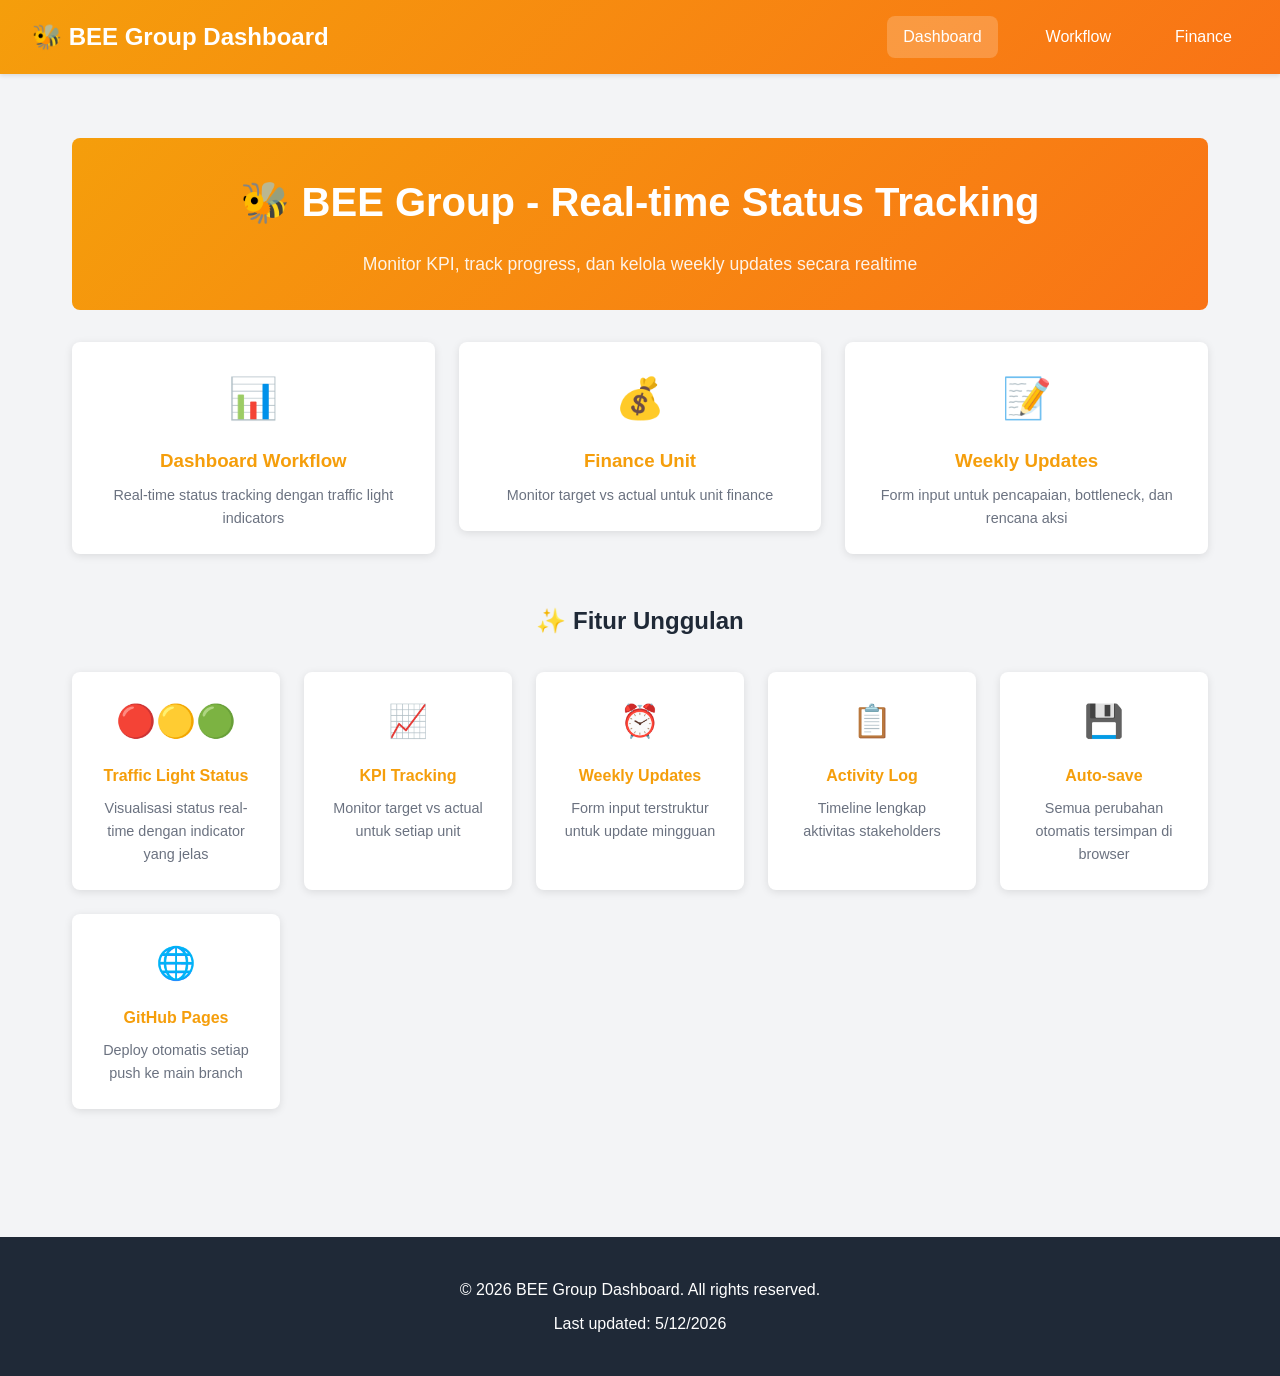
==== index.html @ a256f578 "Initial commit: BEE Group Dashboard with full features" ====
<!DOCTYPE html>
<html lang="id">
<head>
    <meta charset="UTF-8">
    <meta name="viewport" content="width=device-width, initial-scale=1.0">
    <title>BEE Group Dashboard</title>
    <link rel="stylesheet" href="styles.css">
</head>
<body>
    <div class="navbar">
        <div class="navbar-brand">🐝 BEE Group Dashboard</div>
        <div class="navbar-menu">
            <a href="index.html" class="nav-link active">Dashboard</a>
            <a href="bee-group-workflow.html" class="nav-link">Workflow</a>
            <a href="bee-group-finance-page.html" class="nav-link">Finance</a>
        </div>
    </div>

    <div class="container">
        <div class="hero-section">
            <h1>🐝 BEE Group - Real-time Status Tracking</h1>
            <p>Monitor KPI, track progress, dan kelola weekly updates secara realtime</p>
        </div>

        <div class="quick-links">
            <a href="bee-group-workflow.html" class="card-link">
                <div class="card">
                    <div class="card-icon">📊</div>
                    <h3>Dashboard Workflow</h3>
                    <p>Real-time status tracking dengan traffic light indicators</p>
                </div>
            </a>
            <a href="bee-group-finance-page.html" class="card-link">
                <div class="card">
                    <div class="card-icon">💰</div>
                    <h3>Finance Unit</h3>
                    <p>Monitor target vs actual untuk unit finance</p>
                </div>
            </a>
            <div class="card">
                <div class="card-icon">📝</div>
                <h3>Weekly Updates</h3>
                <p>Form input untuk pencapaian, bottleneck, dan rencana aksi</p>
            </div>
        </div>

        <div class="features-section">
            <h2>✨ Fitur Unggulan</h2>
            <div class="features-grid">
                <div class="feature-item">
                    <div class="feature-icon">🔴🟡🟢</div>
                    <h4>Traffic Light Status</h4>
                    <p>Visualisasi status real-time dengan indicator yang jelas</p>
                </div>
                <div class="feature-item">
                    <div class="feature-icon">📈</div>
                    <h4>KPI Tracking</h4>
                    <p>Monitor target vs actual untuk setiap unit</p>
                </div>
                <div class="feature-item">
                    <div class="feature-icon">⏰</div>
                    <h4>Weekly Updates</h4>
                    <p>Form input terstruktur untuk update mingguan</p>
                </div>
                <div class="feature-item">
                    <div class="feature-icon">📋</div>
                    <h4>Activity Log</h4>
                    <p>Timeline lengkap aktivitas stakeholders</p>
                </div>
                <div class="feature-item">
                    <div class="feature-icon">💾</div>
                    <h4>Auto-save</h4>
                    <p>Semua perubahan otomatis tersimpan di browser</p>
                </div>
                <div class="feature-item">
                    <div class="feature-icon">🌐</div>
                    <h4>GitHub Pages</h4>
                    <p>Deploy otomatis setiap push ke main branch</p>
                </div>
            </div>
        </div>
    </div>

    <footer class="footer">
        <p>&copy; 2026 BEE Group Dashboard. All rights reserved.</p>
        <p>Last updated: <span id="lastUpdate"></span></p>
    </footer>

    <script>
        document.getElementById('lastUpdate').textContent = new Date().toLocaleDateString('id-ID');
    </script>
</body>
</html>
---- styles.css ----
:root {
    --primary-color: #f59e0b;
    --secondary-color: #3b82f6;
    --success-color: #10b981;
    --danger-color: #ef4444;
    --warning-color: #fbbf24;
    --dark-color: #1f2937;
    --light-color: #f3f4f6;
    --border-radius: 8px;
}

* {
    margin: 0;
    padding: 0;
    box-sizing: border-box;
}

body {
    font-family: 'Segoe UI', Tahoma, Geneva, Verdana, sans-serif;
    background-color: var(--light-color);
    color: var(--dark-color);
    line-height: 1.6;
}

/* Navbar */
.navbar {
    background: linear-gradient(135deg, #f59e0b 0%, #f97316 100%);
    color: white;
    padding: 1rem 2rem;
    display: flex;
    justify-content: space-between;
    align-items: center;
    box-shadow: 0 2px 4px rgba(0,0,0,0.1);
    position: sticky;
    top: 0;
    z-index: 100;
}

.navbar-brand {
    font-size: 1.5rem;
    font-weight: bold;
}

.navbar-menu {
    display: flex;
    gap: 2rem;
}

.nav-link {
    color: white;
    text-decoration: none;
    padding: 0.5rem 1rem;
    border-radius: var(--border-radius);
    transition: background 0.3s;
}

.nav-link:hover,
.nav-link.active {
    background: rgba(255,255,255,0.2);
}

/* Container */
.container {
    max-width: 1200px;
    margin: 0 auto;
    padding: 2rem;
}

/* Hero Section */
.hero-section {
    text-align: center;
    margin: 2rem 0;
    padding: 2rem;
    background: linear-gradient(135deg, #f59e0b 0%, #f97316 100%);
    color: white;
    border-radius: var(--border-radius);
}

.hero-section h1 {
    font-size: 2.5rem;
    margin-bottom: 1rem;
}

.hero-section p {
    font-size: 1.1rem;
    opacity: 0.9;
}

/* Quick Links */
.quick-links {
    display: grid;
    grid-template-columns: repeat(auto-fit, minmax(250px, 1fr));
    gap: 1.5rem;
    margin: 2rem 0;
}

.card-link {
    text-decoration: none;
    color: inherit;
}

.card {
    background: white;
    padding: 1.5rem;
    border-radius: var(--border-radius);
    box-shadow: 0 2px 8px rgba(0,0,0,0.1);
    transition: transform 0.3s, box-shadow 0.3s;
    text-align: center;
}

.card:hover {
    transform: translateY(-5px);
    box-shadow: 0 4px 12px rgba(0,0,0,0.15);
}

.card-icon {
    font-size: 2.5rem;
    margin-bottom: 1rem;
}

.card h3 {
    margin-bottom: 0.5rem;
    color: var(--primary-color);
}

.card p {
    color: #6b7280;
    font-size: 0.9rem;
}

/* Features Section */
.features-section {
    margin: 3rem 0;
}

.features-section h2 {
    text-align: center;
    margin-bottom: 2rem;
    color: var(--dark-color);
}

.features-grid {
    display: grid;
    grid-template-columns: repeat(auto-fit, minmax(200px, 1fr));
    gap: 1.5rem;
}

.feature-item {
    background: white;
    padding: 1.5rem;
    border-radius: var(--border-radius);
    text-align: center;
    box-shadow: 0 2px 8px rgba(0,0,0,0.1);
}

.feature-icon {
    font-size: 2rem;
    margin-bottom: 1rem;
}

.feature-item h4 {
    color: var(--primary-color);
    margin-bottom: 0.5rem;
}

.feature-item p {
    color: #6b7280;
    font-size: 0.9rem;
}

/* Buttons */
.btn {
    padding: 0.75rem 1.5rem;
    border: none;
    border-radius: var(--border-radius);
    cursor: pointer;
    font-size: 1rem;
    transition: all 0.3s;
    font-weight: 600;
}

.btn-primary {
    background: var(--primary-color);
    color: white;
}

.btn-primary:hover {
    background: #d97706;
    transform: scale(1.05);
}

.btn-secondary {
    background: var(--secondary-color);
    color: white;
}

.btn-secondary:hover {
    background: #2563eb;
}

.btn-details {
    background: var(--secondary-color);
    color: white;
    padding: 0.5rem 1rem;
    border: none;
    border-radius: var(--border-radius);
    cursor: pointer;
    margin-top: 1rem;
    width: 100%;
    transition: all 0.3s;
}

.btn-details:hover {
    background: #2563eb;
}

/* Footer */
.footer {
    background: var(--dark-color);
    color: white;
    text-align: center;
    padding: 2rem;
    margin-top: 3rem;
}

.footer p {
    margin: 0.5rem 0;
}

/* Responsive */
@media (max-width: 768px) {
    .navbar {
        flex-direction: column;
        gap: 1rem;
    }

    .navbar-menu {
        width: 100%;
        justify-content: center;
        gap: 1rem;
    }

    .hero-section h1 {
        font-size: 1.8rem;
    }

    .container {
        padding: 1rem;
    }
}
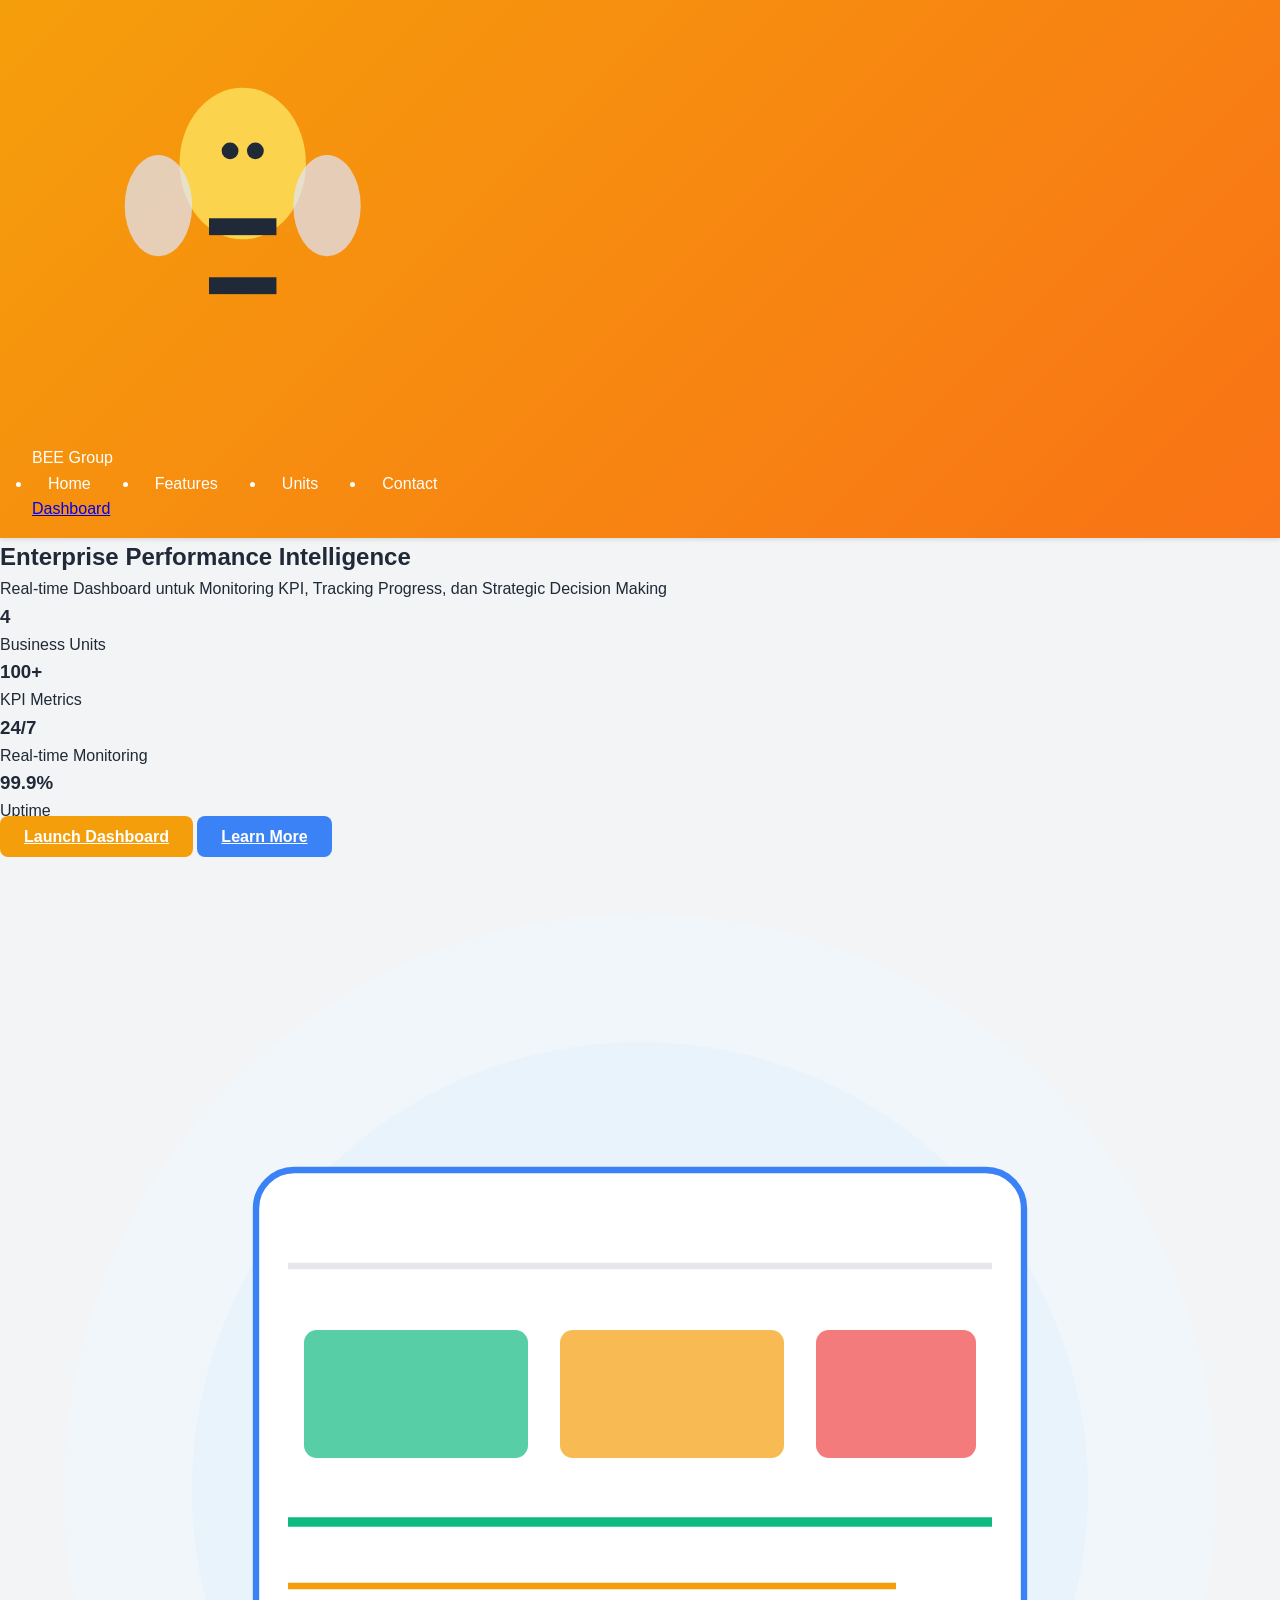
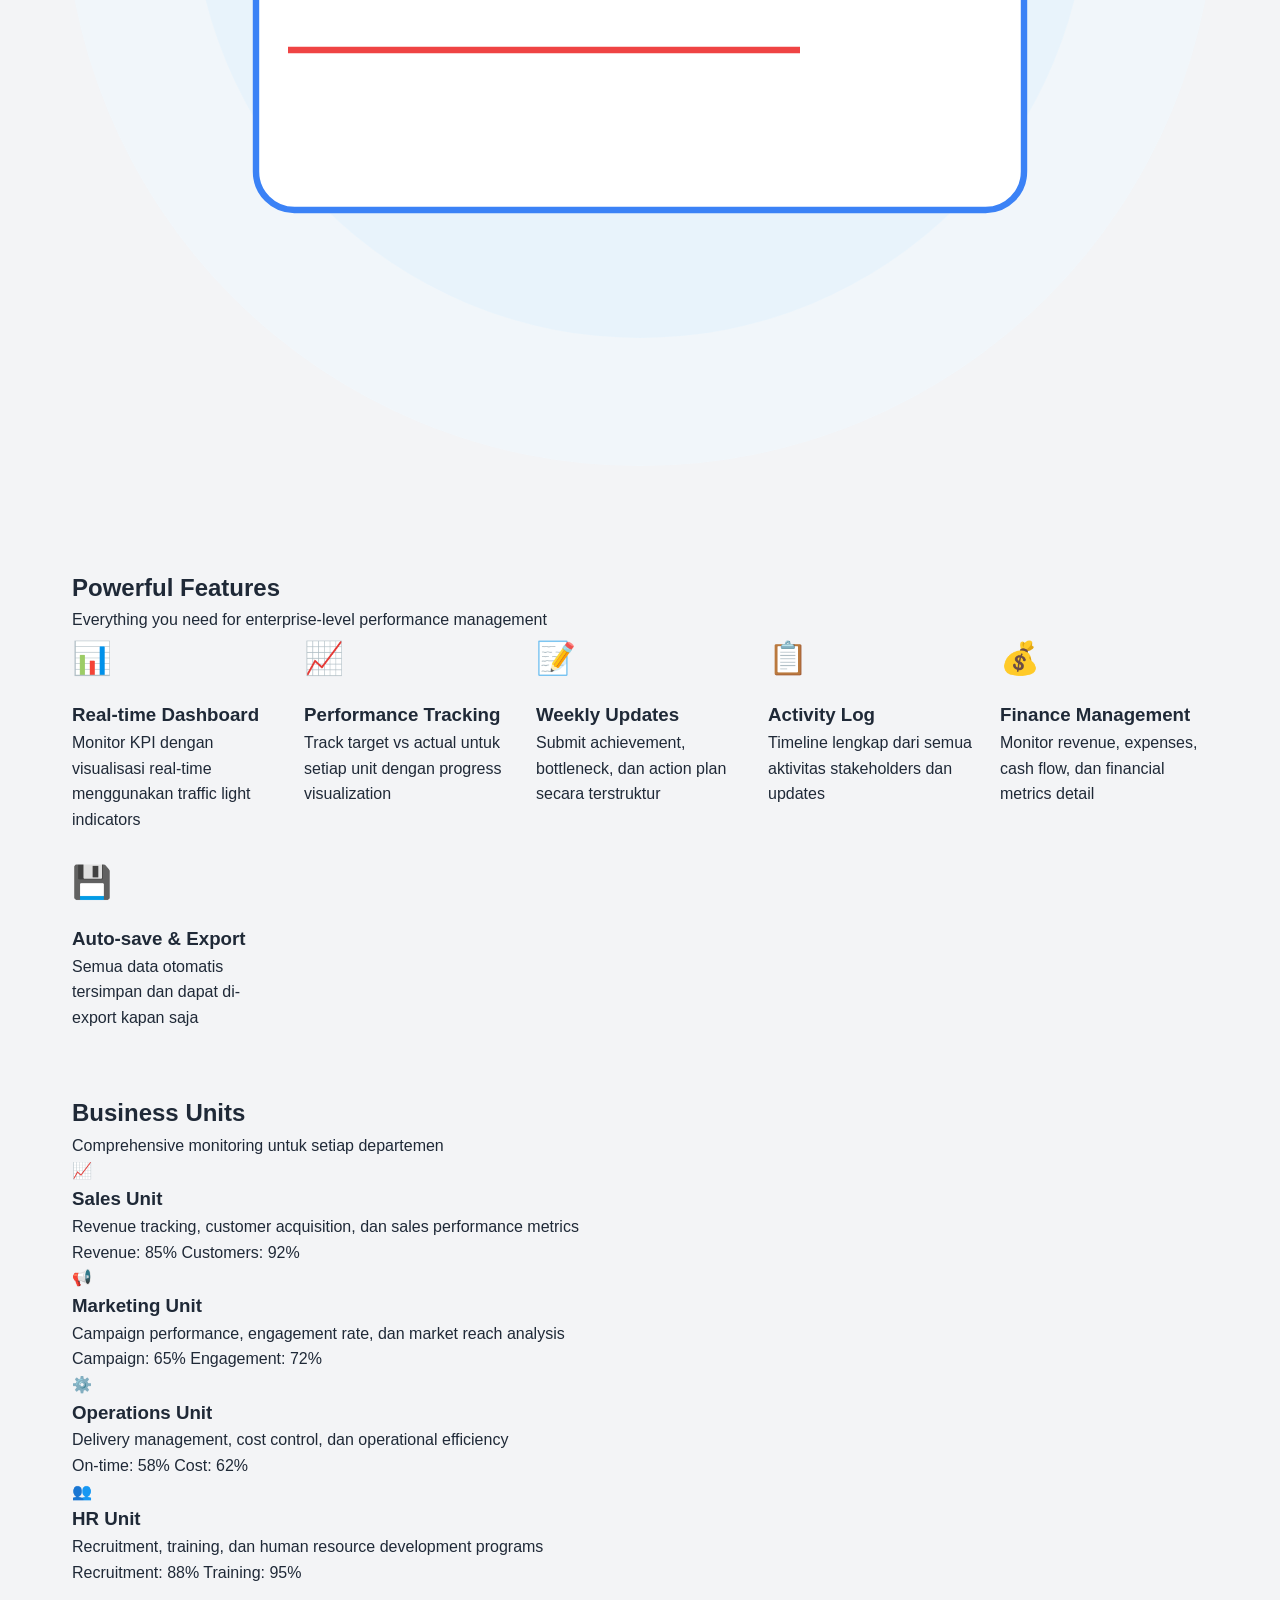
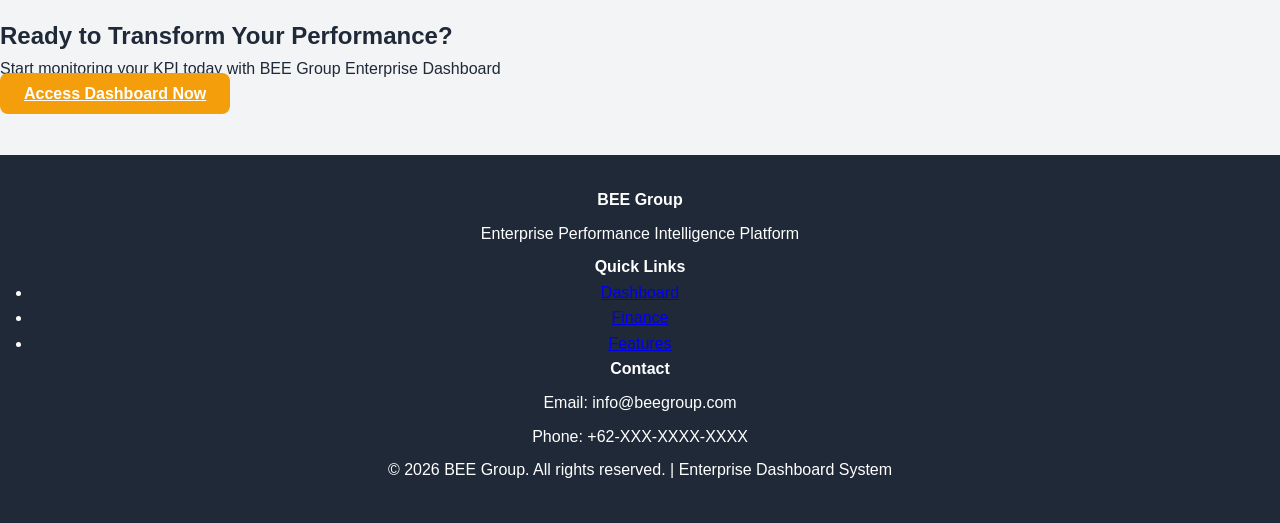
==== commit 23860d1f: "Upgrade: Professional corporate landing page with bee logo" ====
--- a/index.html
+++ b/index.html
@@ -3,91 +3,240 @@
 <head>
     <meta charset="UTF-8">
     <meta name="viewport" content="width=device-width, initial-scale=1.0">
-    <title>BEE Group Dashboard</title>
+    <title>BEE Group - Enterprise Dashboard</title>
     <link rel="stylesheet" href="styles.css">
+    <link rel="stylesheet" href="landing.css">
 </head>
 <body>
-    <div class="navbar">
-        <div class="navbar-brand">🐝 BEE Group Dashboard</div>
-        <div class="navbar-menu">
-            <a href="index.html" class="nav-link active">Dashboard</a>
-            <a href="bee-group-workflow.html" class="nav-link">Workflow</a>
-            <a href="bee-group-finance-page.html" class="nav-link">Finance</a>
-        </div>
-    </div>
-
-    <div class="container">
-        <div class="hero-section">
-            <h1>🐝 BEE Group - Real-time Status Tracking</h1>
-            <p>Monitor KPI, track progress, dan kelola weekly updates secara realtime</p>
-        </div>
-
-        <div class="quick-links">
-            <a href="bee-group-workflow.html" class="card-link">
-                <div class="card">
-                    <div class="card-icon">📊</div>
-                    <h3>Dashboard Workflow</h3>
-                    <p>Real-time status tracking dengan traffic light indicators</p>
-                </div>
-            </a>
-            <a href="bee-group-finance-page.html" class="card-link">
-                <div class="card">
-                    <div class="card-icon">💰</div>
-                    <h3>Finance Unit</h3>
-                    <p>Monitor target vs actual untuk unit finance</p>
-                </div>
-            </a>
-            <div class="card">
-                <div class="card-icon">📝</div>
-                <h3>Weekly Updates</h3>
-                <p>Form input untuk pencapaian, bottleneck, dan rencana aksi</p>
-            </div>
-        </div>
-
-        <div class="features-section">
-            <h2>✨ Fitur Unggulan</h2>
+    <!-- Navigation Bar -->
+    <nav class="navbar">
+        <div class="navbar-container">
+            <div class="navbar-logo">
+                <svg class="logo-icon" viewBox="0 0 100 100" xmlns="http://www.w3.org/2000/svg">
+                    <!-- Lebah Logo -->
+                    <ellipse cx="50" cy="35" rx="15" ry="18" fill="#FCD34D"/>
+                    <circle cx="50" cy="55" rx="12" ry="14" fill="#FCD34D"/>
+                    <circle cx="50" cy="72" rx="10" ry="12" fill="#FCD34D"/>
+                    
+                    <!-- Stripe -->
+                    <rect x="42" y="48" width="16" height="4" fill="#1F2937"/>
+                    <rect x="42" y="62" width="16" height="4" fill="#1F2937"/>
+                    
+                    <!-- Wings -->
+                    <ellipse cx="30" cy="45" rx="8" ry="12" fill="#E0E7FF" opacity="0.7"/>
+                    <ellipse cx="70" cy="45" rx="8" ry="12" fill="#E0E7FF" opacity="0.7"/>
+                    
+                    <!-- Eyes -->
+                    <circle cx="47" cy="32" r="2" fill="#1F2937"/>
+                    <circle cx="53" cy="32" r="2" fill="#1F2937"/>
+                </svg>
+                <span>BEE Group</span>
+            </div>
+            <ul class="navbar-menu">
+                <li><a href="#hero" class="nav-link">Home</a></li>
+                <li><a href="#features" class="nav-link">Features</a></li>
+                <li><a href="#units" class="nav-link">Units</a></li>
+                <li><a href="#contact" class="nav-link">Contact</a></li>
+            </ul>
+            <a href="bee-group-workflow.html" class="navbar-btn">Dashboard</a>
+        </div>
+    </nav>
+
+    <!-- Hero Section -->
+    <section class="hero" id="hero">
+        <div class="hero-content">
+            <h1 class="hero-title">Enterprise Performance Intelligence</h1>
+            <p class="hero-subtitle">Real-time Dashboard untuk Monitoring KPI, Tracking Progress, dan Strategic Decision Making</p>
+            <div class="hero-stats">
+                <div class="stat-card">
+                    <h3>4</h3>
+                    <p>Business Units</p>
+                </div>
+                <div class="stat-card">
+                    <h3>100+</h3>
+                    <p>KPI Metrics</p>
+                </div>
+                <div class="stat-card">
+                    <h3>24/7</h3>
+                    <p>Real-time Monitoring</p>
+                </div>
+                <div class="stat-card">
+                    <h3>99.9%</h3>
+                    <p>Uptime</p>
+                </div>
+            </div>
+            <div class="hero-buttons">
+                <a href="bee-group-workflow.html" class="btn btn-primary">Launch Dashboard</a>
+                <a href="#features" class="btn btn-secondary">Learn More</a>
+            </div>
+        </div>
+        <div class="hero-visual">
+            <div class="hero-graphic">
+                <svg viewBox="0 0 400 400" xmlns="http://www.w3.org/2000/svg">
+                    <!-- Background circles -->
+                    <circle cx="200" cy="200" r="180" fill="#F0F9FF" opacity="0.5"/>
+                    <circle cx="200" cy="200" r="140" fill="#E0F2FE" opacity="0.5"/>
+                    
+                    <!-- Dashboard representation -->
+                    <rect x="80" y="100" width="240" height="200" rx="12" fill="white" stroke="#3B82F6" stroke-width="2"/>
+                    <line x1="90" y1="130" x2="310" y2="130" stroke="#E5E7EB" stroke-width="2"/>
+                    <rect x="95" y="150" width="70" height="40" rx="4" fill="#10B981" opacity="0.7"/>
+                    <rect x="175" y="150" width="70" height="40" rx="4" fill="#F59E0B" opacity="0.7"/>
+                    <rect x="255" y="150" width="50" height="40" rx="4" fill="#EF4444" opacity="0.7"/>
+                    <line x1="90" y1="210" x2="310" y2="210" stroke="#10B981" stroke-width="3"/>
+                    <line x1="90" y1="230" x2="280" y2="230" stroke="#F59E0B" stroke-width="2"/>
+                    <line x1="90" y1="250" x2="250" y2="250" stroke="#EF4444" stroke-width="2"/>
+                </svg>
+            </div>
+        </div>
+    </section>
+
+    <!-- Features Section -->
+    <section class="features" id="features">
+        <div class="container">
+            <div class="section-header">
+                <h2>Powerful Features</h2>
+                <p>Everything you need for enterprise-level performance management</p>
+            </div>
             <div class="features-grid">
-                <div class="feature-item">
-                    <div class="feature-icon">🔴🟡🟢</div>
-                    <h4>Traffic Light Status</h4>
-                    <p>Visualisasi status real-time dengan indicator yang jelas</p>
-                </div>
-                <div class="feature-item">
+                <div class="feature-card">
+                    <div class="feature-icon">📊</div>
+                    <h3>Real-time Dashboard</h3>
+                    <p>Monitor KPI dengan visualisasi real-time menggunakan traffic light indicators</p>
+                </div>
+                <div class="feature-card">
                     <div class="feature-icon">📈</div>
-                    <h4>KPI Tracking</h4>
-                    <p>Monitor target vs actual untuk setiap unit</p>
-                </div>
-                <div class="feature-item">
-                    <div class="feature-icon">⏰</div>
-                    <h4>Weekly Updates</h4>
-                    <p>Form input terstruktur untuk update mingguan</p>
-                </div>
-                <div class="feature-item">
+                    <h3>Performance Tracking</h3>
+                    <p>Track target vs actual untuk setiap unit dengan progress visualization</p>
+                </div>
+                <div class="feature-card">
+                    <div class="feature-icon">📝</div>
+                    <h3>Weekly Updates</h3>
+                    <p>Submit achievement, bottleneck, dan action plan secara terstruktur</p>
+                </div>
+                <div class="feature-card">
                     <div class="feature-icon">📋</div>
-                    <h4>Activity Log</h4>
-                    <p>Timeline lengkap aktivitas stakeholders</p>
-                </div>
-                <div class="feature-item">
+                    <h3>Activity Log</h3>
+                    <p>Timeline lengkap dari semua aktivitas stakeholders dan updates</p>
+                </div>
+                <div class="feature-card">
+                    <div class="feature-icon">💰</div>
+                    <h3>Finance Management</h3>
+                    <p>Monitor revenue, expenses, cash flow, dan financial metrics detail</p>
+                </div>
+                <div class="feature-card">
                     <div class="feature-icon">💾</div>
-                    <h4>Auto-save</h4>
-                    <p>Semua perubahan otomatis tersimpan di browser</p>
-                </div>
-                <div class="feature-item">
-                    <div class="feature-icon">🌐</div>
-                    <h4>GitHub Pages</h4>
-                    <p>Deploy otomatis setiap push ke main branch</p>
-                </div>
-            </div>
-        </div>
-    </div>
-
+                    <h3>Auto-save & Export</h3>
+                    <p>Semua data otomatis tersimpan dan dapat di-export kapan saja</p>
+                </div>
+            </div>
+        </div>
+    </section>
+
+    <!-- Units Section -->
+    <section class="units" id="units">
+        <div class="container">
+            <div class="section-header">
+                <h2>Business Units</h2>
+                <p>Comprehensive monitoring untuk setiap departemen</p>
+            </div>
+            <div class="units-grid">
+                <div class="unit-showcase">
+                    <div class="unit-icon sales">📈</div>
+                    <h3>Sales Unit</h3>
+                    <p>Revenue tracking, customer acquisition, dan sales performance metrics</p>
+                    <div class="unit-stats">
+                        <span class="stat">Revenue: 85%</span>
+                        <span class="stat">Customers: 92%</span>
+                    </div>
+                </div>
+                <div class="unit-showcase">
+                    <div class="unit-icon marketing">📢</div>
+                    <h3>Marketing Unit</h3>
+                    <p>Campaign performance, engagement rate, dan market reach analysis</p>
+                    <div class="unit-stats">
+                        <span class="stat">Campaign: 65%</span>
+                        <span class="stat">Engagement: 72%</span>
+                    </div>
+                </div>
+                <div class="unit-showcase">
+                    <div class="unit-icon operations">⚙️</div>
+                    <h3>Operations Unit</h3>
+                    <p>Delivery management, cost control, dan operational efficiency</p>
+                    <div class="unit-stats">
+                        <span class="stat">On-time: 58%</span>
+                        <span class="stat">Cost: 62%</span>
+                    </div>
+                </div>
+                <div class="unit-showcase">
+                    <div class="unit-icon hr">👥</div>
+                    <h3>HR Unit</h3>
+                    <p>Recruitment, training, dan human resource development programs</p>
+                    <div class="unit-stats">
+                        <span class="stat">Recruitment: 88%</span>
+                        <span class="stat">Training: 95%</span>
+                    </div>
+                </div>
+            </div>
+        </div>
+    </section>
+
+    <!-- CTA Section -->
+    <section class="cta">
+        <div class="cta-content">
+            <h2>Ready to Transform Your Performance?</h2>
+            <p>Start monitoring your KPI today with BEE Group Enterprise Dashboard</p>
+            <a href="bee-group-workflow.html" class="btn btn-primary btn-large">Access Dashboard Now</a>
+        </div>
+    </section>
+
+    <!-- Footer -->
     <footer class="footer">
-        <p>&copy; 2026 BEE Group Dashboard. All rights reserved.</p>
-        <p>Last updated: <span id="lastUpdate"></span></p>
+        <div class="footer-content">
+            <div class="footer-section">
+                <h4>BEE Group</h4>
+                <p>Enterprise Performance Intelligence Platform</p>
+            </div>
+            <div class="footer-section">
+                <h4>Quick Links</h4>
+                <ul>
+                    <li><a href="bee-group-workflow.html">Dashboard</a></li>
+                    <li><a href="bee-group-finance-page.html">Finance</a></li>
+                    <li><a href="#features">Features</a></li>
+                </ul>
+            </div>
+            <div class="footer-section">
+                <h4>Contact</h4>
+                <p>Email: info@beegroup.com</p>
+                <p>Phone: +62-XXX-XXXX-XXXX</p>
+            </div>
+        </div>
+        <div class="footer-bottom">
+            <p>&copy; 2026 BEE Group. All rights reserved. | Enterprise Dashboard System</p>
+        </div>
     </footer>
 
     <script>
-        document.getElementById('lastUpdate').textContent = new Date().toLocaleDateString('id-ID');
+        // Smooth scroll
+        document.querySelectorAll('a[href^="#"]').forEach(anchor => {
+            anchor.addEventListener('click', function (e) {
+                e.preventDefault();
+                const target = document.querySelector(this.getAttribute('href'));
+                if (target) {
+                    target.scrollIntoView({ behavior: 'smooth', block: 'start' });
+                }
+            });
+        });
+
+        // Navbar scroll effect
+        window.addEventListener('scroll', function() {
+            const navbar = document.querySelector('.navbar');
+            if (window.scrollY > 50) {
+                navbar.classList.add('scrolled');
+            } else {
+                navbar.classList.remove('scrolled');
+            }
+        });
     </script>
 </body>
 </html>
